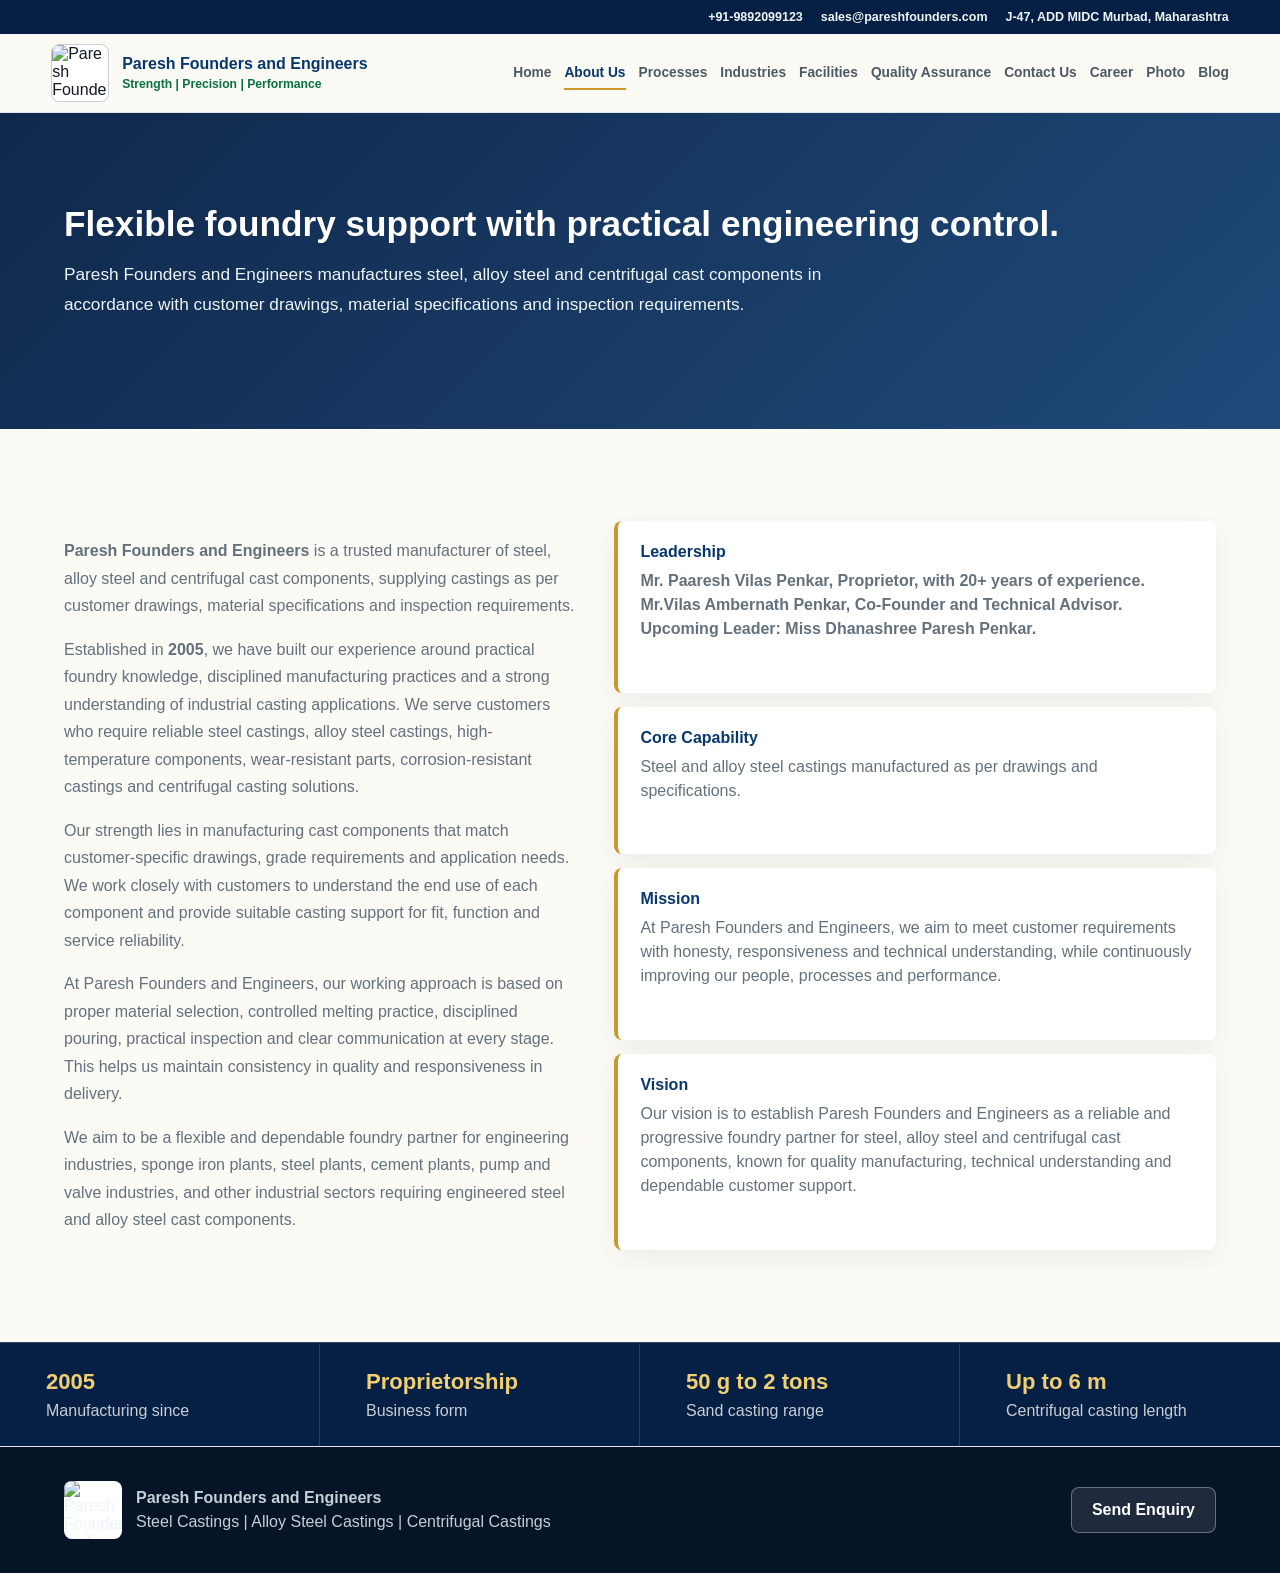
==== about.html @ 031bbe3c "Add files via upload" ====
<!doctype html>
<html lang="en">
  <head>
    <meta charset="utf-8">
    <meta name="viewport" content="width=device-width, initial-scale=1">
    <title>About Us | Paresh Founders and Engineers</title>
    <meta name="description" content="About Paresh Founders and Engineers, a steel, alloy steel and centrifugal castings manufacturer established in 2005.">
    <link rel="stylesheet" href="styles.css">
  </head>
  <body data-page="about">
    <header class="site-header">
      <div class="top-line"><a href="tel:+919892099123">+91-9892099123</a><a href="mailto:sales@pareshfounders.com">sales@pareshfounders.com</a><span>J-47, ADD MIDC Murbad, Maharashtra</span></div>
      <div class="nav-shell">
        <a class="brand" href="index.html"><img src="assets/pfe-logo.png" alt="Paresh Founders and Engineers logo"><span><strong>Paresh Founders and Engineers</strong><small>Strength | Precision | Performance</small></span></a>
        <button class="nav-toggle" type="button" aria-expanded="false" aria-controls="main-nav" aria-label="Open menu"><span></span><span></span><span></span></button>
        <nav id="main-nav" class="main-nav" aria-label="Main navigation"><a data-nav="home" href="index.html">Home</a><a data-nav="about" href="about.html">About Us</a><a data-nav="processes" href="processes.html">Processes</a><a data-nav="industries" href="industries.html">Industries</a><a data-nav="facilities" href="facilities.html">Facilities</a><a data-nav="quality" href="quality.html">Quality Assurance</a><a data-nav="contact" href="contact.html">Contact Us</a><a data-nav="career" href="career.html">Career</a><a data-nav="photos" href="photos.html">Photo</a><a data-nav="blog" href="blog.html">Blog</a></nav>
      </div>
    </header>
    <main>
      <section class="page-hero">
        <h1 class="single-line-title">Flexible foundry support with practical engineering control.</h1>
        <p>Paresh Founders and Engineers manufactures steel, alloy steel and centrifugal cast components in accordance with customer drawings, material specifications and inspection requirements.</p>
      </section>
      <section class="section about-section">
        <div class="about-grid">
          <div class="story">
            <p><strong>Paresh Founders and Engineers</strong> is a trusted manufacturer of steel, alloy steel and centrifugal cast components, supplying castings as per customer drawings, material specifications and inspection requirements.</p>
            <p>Established in <strong>2005</strong>, we have built our experience around practical foundry knowledge, disciplined manufacturing practices and a strong understanding of industrial casting applications. We serve customers who require reliable steel castings, alloy steel castings, high-temperature components, wear-resistant parts, corrosion-resistant castings and centrifugal casting solutions.</p>
            <p>Our strength lies in manufacturing cast components that match customer-specific drawings, grade requirements and application needs. We work closely with customers to understand the end use of each component and provide suitable casting support for fit, function and service reliability.</p>
            <p>At Paresh Founders and Engineers, our working approach is based on proper material selection, controlled melting practice, disciplined pouring, practical inspection and clear communication at every stage. This helps us maintain consistency in quality and responsiveness in delivery.</p>
            <p>We aim to be a flexible and dependable foundry partner for engineering industries, sponge iron plants, steel plants, cement plants, pump and valve industries, and other industrial sectors requiring engineered steel and alloy steel cast components.</p>
          </div>
          <div class="commitments">
            <article><b>Leadership</b><span><strong>Mr. Paaresh Vilas Penkar, Proprietor, with 20+ years of experience.</strong><br><strong>Mr.Vilas Ambernath Penkar, Co-Founder and Technical Advisor.</strong><br><strong>Upcoming Leader: Miss Dhanashree Paresh Penkar.</strong></span></article>
            <article><b>Core Capability</b><span>Steel and alloy steel castings manufactured as per drawings and specifications.</span></article>
            <article><b>Mission</b><span>At Paresh Founders and Engineers, we aim to meet customer requirements with honesty, responsiveness and technical understanding, while continuously improving our people, processes and performance.</span></article>
            <article><b>Vision</b><span>Our vision is to establish Paresh Founders and Engineers as a reliable and progressive foundry partner for steel, alloy steel and centrifugal cast components, known for quality manufacturing, technical understanding and dependable customer support.</span></article>
          </div>
        </div>
      </section>
      <section class="metric-band"><article><span>2005</span><p>Manufacturing since</p></article><article><span>Proprietorship</span><p>Business form</p></article><article><span>50 g to 2 tons</span><p>Sand casting range</p></article><article><span>Up to 6 m</span><p>Centrifugal casting length</p></article></section>
    </main>
    <footer class="footer"><div><img src="assets/pfe-logo.png" alt="Paresh Founders and Engineers logo"><p><b>Paresh Founders and Engineers</b><br>Steel Castings | Alloy Steel Castings | Centrifugal Castings</p></div><a class="btn secondary" href="contact.html">Send Enquiry</a></footer>
    <script src="script.js"></script>
  </body>
</html>
---- styles.css ----
:root {
  --royal: #07376d;
  --royal-2: #061f44;
  --gold: #c99a28;
  --gold-light: #f0cf73;
  --steel: #4d5965;
  --steel-dark: #1d2833;
  --silver: #c7ced5;
  --silver-2: #e8edf1;
  --pearl: #fbfaf5;
  --green: #08713e;
  --ink: #111923;
  --muted: #64717d;
  --line: #dfe5ea;
  --white: #ffffff;
  --shadow: 0 20px 60px rgba(6, 31, 68, 0.16);
}

* { box-sizing: border-box; }
html { scroll-behavior: smooth; }
body {
  margin: 0;
  color: var(--ink);
  background: var(--pearl);
  font-family: Arial, Helvetica, sans-serif;
}
a { color: inherit; text-decoration: none; }
button, input, select, textarea { font: inherit; }
button { cursor: pointer; }
img { display: block; max-width: 100%; }
h1, h2, h3, p, span, strong, a, li { overflow-wrap: anywhere; }

.site-header {
  position: sticky;
  top: 0;
  z-index: 50;
  background: rgba(251, 250, 245, 0.97);
  border-bottom: 1px solid var(--line);
  backdrop-filter: blur(16px);
}
.top-line {
  display: flex;
  align-items: center;
  justify-content: flex-end;
  gap: 18px;
  min-height: 34px;
  padding: 0 clamp(16px, 4vw, 70px);
  color: #eef5f7;
  background: var(--royal-2);
  font-size: 0.78rem;
  font-weight: 700;
}
.top-line a:hover { color: var(--gold-light); }
.nav-shell {
  display: flex;
  align-items: center;
  justify-content: space-between;
  gap: 18px;
  min-height: 78px;
  padding: 10px clamp(16px, 4vw, 70px);
}
.brand {
  display: inline-flex;
  align-items: center;
  gap: 13px;
  min-width: 300px;
}
.brand img {
  flex: 0 0 58px;
  width: 58px;
  height: 58px;
  object-fit: contain;
  border: 1px solid var(--silver);
  border-radius: 8px;
  background: var(--white);
}
.brand strong {
  display: block;
  color: var(--royal);
  line-height: 1.08;
}
.brand small {
  display: block;
  margin-top: 4px;
  color: var(--green);
  font-size: 0.76rem;
  font-weight: 900;
}
.main-nav {
  display: flex;
  align-items: center;
  justify-content: flex-end;
  gap: 13px;
  color: var(--steel);
  font-size: 0.86rem;
  font-weight: 900;
}
.main-nav a {
  padding: 8px 0;
  border-bottom: 2px solid transparent;
}
.main-nav a:hover {
  color: var(--royal);
  border-bottom-color: var(--gold);
}
.main-nav a.active {
  color: var(--royal);
  border-bottom-color: var(--gold);
}
.nav-toggle {
  display: none;
  width: 44px;
  height: 44px;
  border: 1px solid var(--line);
  border-radius: 8px;
  background: var(--white);
}
.nav-toggle span {
  display: block;
  height: 2px;
  margin: 5px 10px;
  background: var(--royal);
}

.hero {
  position: relative;
  min-height: calc(100vh - 112px);
  overflow: hidden;
  color: var(--white);
}
.hero-bg,
.hero-shade {
  position: absolute;
  inset: 0;
}
.hero-bg {
  width: 100%;
  height: 100%;
  object-fit: cover;
}
.hero-shade {
  background:
    linear-gradient(90deg, rgba(6, 31, 68, 0.96) 0%, rgba(7, 55, 109, 0.78) 48%, rgba(8, 113, 62, 0.2) 100%),
    linear-gradient(0deg, rgba(6, 31, 68, 0.72), rgba(6, 31, 68, 0.05));
}
.hero-inner {
  position: relative;
  z-index: 1;
  display: grid;
  grid-template-columns: minmax(0, 1fr) 420px;
  align-items: center;
  gap: clamp(28px, 5vw, 68px);
  min-height: calc(100vh - 112px);
  padding: 72px clamp(18px, 5vw, 78px);
}
.hero-copy {
  max-width: 850px;
}
.eyebrow {
  margin: 0 0 12px;
  color: var(--gold-light);
  font-size: 0.76rem;
  font-weight: 900;
  letter-spacing: 0.12em;
  text-transform: uppercase;
}
h1 {
  margin: 0;
  max-width: 12ch;
  font-size: clamp(3rem, 6.6vw, 6.4rem);
  line-height: 0.94;
  letter-spacing: 0;
}
h2 {
  margin: 0;
  max-width: 980px;
  color: var(--royal-2);
  font-size: clamp(2rem, 4vw, 4rem);
  line-height: 1;
  letter-spacing: 0;
}
h3 {
  margin: 0 0 10px;
  color: var(--royal);
  font-size: 1.16rem;
}
.hero-copy p:not(.eyebrow) {
  max-width: 64ch;
  color: #eef5f7;
  font-size: 1.08rem;
  line-height: 1.72;
}
.hero-actions,
.blog-filter {
  display: flex;
  flex-wrap: wrap;
  gap: 12px;
  margin-top: 28px;
}
.btn,
.filter,
.process-tab,
.accordion-button,
.small-action {
  min-height: 46px;
  border: 1px solid transparent;
  border-radius: 8px;
  font-weight: 900;
}
.btn {
  display: inline-flex;
  align-items: center;
  justify-content: center;
  padding: 0 20px;
}
.primary {
  color: var(--white);
  background: var(--green);
  box-shadow: 0 12px 26px rgba(8, 113, 62, 0.24);
}
.primary:hover { background: #0a8349; }
.secondary {
  color: var(--white);
  border-color: rgba(251, 250, 245, 0.34);
  background: rgba(251, 250, 245, 0.1);
}
.hero-panel {
  border: 1px solid rgba(251, 250, 245, 0.22);
  border-radius: 8px;
  padding: 22px;
  background: rgba(251, 250, 245, 0.94);
  box-shadow: var(--shadow);
}
.hero-panel img {
  width: 100%;
  max-height: 210px;
  object-fit: contain;
  border-radius: 8px;
  background: var(--white);
}
.hero-panel dl {
  display: grid;
  gap: 10px;
  margin: 18px 0 0;
}
.hero-panel div {
  padding: 13px 0;
  border-top: 1px solid var(--line);
}
.hero-panel dt {
  color: var(--gold);
  font-size: 0.76rem;
  font-weight: 900;
  text-transform: uppercase;
}
.hero-panel dd {
  margin: 4px 0 0;
  color: var(--royal-2);
  font-weight: 900;
}

.metric-band {
  display: grid;
  grid-template-columns: repeat(4, minmax(0, 1fr));
  border-top: 1px solid rgba(251, 250, 245, 0.18);
  border-bottom: 1px solid var(--line);
  background: var(--royal-2);
}
.metric-band article {
  padding: 26px clamp(18px, 4vw, 46px);
  border-right: 1px solid rgba(251, 250, 245, 0.14);
}
.metric-band article:last-child { border-right: 0; }
.metric-band span {
  display: block;
  color: var(--gold-light);
  font-size: 1.38rem;
  font-weight: 900;
}
.metric-band p {
  margin: 7px 0 0;
  color: var(--silver);
}

.section {
  padding: 92px clamp(18px, 5vw, 78px);
}
.page-hero {
  position: relative;
  padding: 92px clamp(18px, 5vw, 78px);
  color: var(--white);
  background:
    linear-gradient(135deg, rgba(6, 31, 68, 0.96), rgba(7, 55, 109, 0.9)),
    url("assets/foundry-hero.png") center/cover;
}
.page-hero h1 {
  max-width: 12ch;
}
.page-hero h1.single-line-title {
  max-width: none;
  white-space: nowrap;
  font-size: clamp(2rem, 2.75vw, 2.45rem);
  line-height: 1.08;
}
.page-hero p:not(.eyebrow) {
  max-width: 760px;
  color: #edf4f7;
  font-size: 1.08rem;
  line-height: 1.72;
}
.page-hero .eyebrow {
  color: var(--gold-light);
}
.page-contact {
  padding: 92px clamp(18px, 5vw, 78px);
}
.page-contact h1 {
  max-width: 12ch;
  margin: 0;
  font-size: clamp(2.8rem, 5.8vw, 5.6rem);
  line-height: 0.96;
}
.section-head {
  margin-bottom: 34px;
}
.section-head.row {
  display: flex;
  align-items: end;
  justify-content: space-between;
  gap: 24px;
}
.section-head .eyebrow,
.about-section .eyebrow,
.products-section .eyebrow,
.facilities-section .eyebrow,
.quality-section .eyebrow,
.career-section .eyebrow,
.blog-section .eyebrow {
  color: var(--gold);
}

.about-grid,
.process-layout,
.facility-board,
.contact-section {
  display: grid;
  grid-template-columns: 0.92fr 1.08fr;
  gap: 38px;
}
.story {
  max-width: 760px;
}
.story p,
.link-grid p,
.product-grid p,
.process-panel p,
.accordion-panel p,
.quality-grid p,
.career-grid p,
.blog-grid p,
.address-lines p {
  color: var(--muted);
  line-height: 1.72;
}
.commitments {
  display: grid;
  gap: 14px;
}
.commitments article {
  min-height: 104px;
  padding: 22px;
  border-left: 4px solid var(--gold);
  border-radius: 8px;
  background: var(--white);
  box-shadow: 0 8px 28px rgba(17, 25, 35, 0.06);
}
.commitments b {
  display: block;
  color: var(--royal);
}
.commitments span {
  display: block;
  margin-top: 8px;
  color: var(--muted);
  line-height: 1.5;
}
.link-grid {
  display: grid;
  grid-template-columns: repeat(4, minmax(0, 1fr));
  gap: 18px;
}
.link-grid a {
  min-height: 220px;
  padding: 24px;
  border: 1px solid var(--line);
  border-radius: 8px;
  background: var(--white);
  box-shadow: 0 8px 28px rgba(17, 25, 35, 0.06);
}
.link-grid a:hover {
  border-color: rgba(201, 154, 40, 0.72);
  box-shadow: var(--shadow);
}
.link-grid span {
  display: inline-block;
  margin-bottom: 18px;
  color: var(--green);
  font-size: 0.78rem;
  font-weight: 900;
  text-transform: uppercase;
}
.link-grid b {
  display: block;
  color: var(--royal);
  font-size: 1.14rem;
}

.process-section {
  color: var(--white);
  background: linear-gradient(135deg, var(--royal-2), var(--steel-dark));
}
.process-section h2,
.process-section h3 { color: var(--white); }
.process-tabs {
  display: grid;
  gap: 10px;
  align-self: start;
}
.process-tab {
  width: 100%;
  padding: 0 18px;
  color: #edf4f7;
  border-color: rgba(251, 250, 245, 0.18);
  background: rgba(251, 250, 245, 0.08);
  text-align: left;
}
.process-tab.active {
  color: var(--royal-2);
  background: var(--gold-light);
}
.process-panels {
  min-height: 310px;
  border: 1px solid rgba(251, 250, 245, 0.16);
  border-radius: 8px;
  background: rgba(251, 250, 245, 0.07);
}
.process-panel {
  display: none;
  padding: clamp(24px, 4vw, 42px);
}
.process-panel.active { display: block; }
.process-panel p { color: #dfe8ed; }

.search,
input,
select,
textarea {
  width: 100%;
  border: 1px solid var(--line);
  border-radius: 8px;
  padding: 13px 14px;
  color: var(--ink);
  background: var(--white);
}
.search {
  max-width: 360px;
  border-color: var(--silver);
}
.product-grid,
.quality-grid,
.career-grid,
.blog-grid,
.photo-grid {
  display: grid;
  grid-template-columns: repeat(3, minmax(0, 1fr));
  gap: 18px;
}
.product-grid article,
.quality-grid article,
.career-grid article,
.blog-grid article,
.photo-grid article {
  min-height: 230px;
  padding: 24px;
  border: 1px solid var(--line);
  border-radius: 8px;
  background: var(--white);
  box-shadow: 0 8px 28px rgba(17, 25, 35, 0.06);
}
.product-grid article:hover,
.quality-grid article:hover,
.career-grid article:hover,
.blog-grid article:hover,
.photo-grid article:hover {
  border-color: rgba(201, 154, 40, 0.72);
  box-shadow: var(--shadow);
}
.product-grid article.hide,
.blog-grid article.hide { display: none; }
.product-grid span,
.blog-grid span,
.quality-grid span {
  display: inline-block;
  margin-bottom: 18px;
  color: var(--green);
  font-size: 0.78rem;
  font-weight: 900;
  text-transform: uppercase;
}
.photo-grid img {
  width: 100%;
  height: 260px;
  object-fit: contain;
  border: 1px solid var(--line);
  border-radius: 8px;
  background: var(--white);
}
.photo-grid h3 {
  margin-top: 18px;
}
.photo-grid p {
  color: var(--muted);
  line-height: 1.72;
}

.facilities-section {
  background: var(--silver-2);
}
.facility-map {
  display: grid;
  grid-template-columns: repeat(2, minmax(0, 1fr));
  gap: 14px;
}
.facility-map div {
  min-height: 150px;
  padding: 22px;
  border-radius: 8px;
  color: var(--white);
  background: linear-gradient(135deg, var(--royal), var(--steel-dark));
}
.facility-map b {
  display: block;
  color: var(--gold-light);
  font-size: 2.1rem;
  line-height: 1;
}
.facility-map span {
  display: block;
  margin-top: 12px;
  color: #edf4f7;
  line-height: 1.5;
}
.accordion {
  width: 100%;
}
.accordion-button {
  width: 100%;
  margin-top: 10px;
  padding: 0 18px;
  color: var(--royal-2);
  border-color: var(--line);
  background: var(--white);
  text-align: left;
}
.accordion-button.active {
  border-color: var(--gold);
  background: #fff8e6;
}
.accordion-panel {
  display: none;
  padding: 2px 18px 16px;
}
.accordion-panel.open { display: block; }

.quality-section {
  background: var(--white);
}
.quality-grid {
  grid-template-columns: repeat(4, minmax(0, 1fr));
}
.quality-grid article {
  min-height: 250px;
}

.contact-section {
  color: var(--white);
  background: linear-gradient(135deg, var(--royal), var(--royal-2));
}
.contact-section h2 {
  color: var(--white);
}
.address-lines {
  margin-top: 26px;
}
.address-lines p {
  color: #e7eef2;
}
.address-lines b {
  display: block;
  color: var(--gold-light);
}
.address-lines a {
  color: var(--white);
  font-weight: 900;
}
.enquiry-form {
  display: grid;
  gap: 14px;
  padding: 24px;
  border-radius: 8px;
  background: var(--pearl);
}
label {
  display: grid;
  gap: 8px;
  color: var(--steel);
  font-weight: 900;
}
textarea { resize: vertical; }
.form-message {
  min-height: 24px;
  margin: 0;
  color: var(--green);
  font-weight: 900;
}

.career-section {
  background: #f6f2e7;
}
.small-action,
.filter {
  padding: 0 15px;
  color: var(--royal-2);
  border-color: var(--line);
  background: var(--white);
}
.small-action:hover,
.filter.active {
  color: var(--white);
  background: var(--green);
}

.footer {
  display: flex;
  align-items: center;
  justify-content: space-between;
  gap: 18px;
  padding: 34px clamp(18px, 5vw, 78px);
  color: #edf4f7;
  background: #061427;
}
.footer div {
  display: flex;
  align-items: center;
  gap: 14px;
}
.footer img {
  width: 58px;
  height: 58px;
  object-fit: contain;
  border-radius: 8px;
  background: var(--white);
}
.footer p {
  margin: 0;
  color: var(--silver);
  line-height: 1.5;
}

@media (max-width: 1180px) {
  .brand { min-width: 260px; }
  .main-nav { gap: 9px; font-size: 0.8rem; }
  .hero-inner { grid-template-columns: minmax(0, 1fr) 360px; }
  .quality-grid { grid-template-columns: repeat(2, minmax(0, 1fr)); }
}

@media (max-width: 960px) {
  .top-line {
    justify-content: flex-start;
    overflow-x: auto;
    white-space: nowrap;
  }
  .nav-toggle { display: block; }
  .main-nav {
    position: absolute;
    top: 112px;
    right: 18px;
    left: 18px;
    display: none;
    flex-direction: column;
    align-items: stretch;
    padding: 16px;
    border: 1px solid var(--line);
    border-radius: 8px;
    background: var(--white);
    box-shadow: var(--shadow);
  }
  .main-nav.open { display: flex; }
  .main-nav a { padding: 10px 4px; }
  .hero-inner {
    grid-template-columns: 1fr;
    align-items: start;
    padding-top: 72px;
    padding-bottom: 72px;
  }
  .hero-panel { max-width: 520px; }
  .metric-band,
  .about-grid,
  .process-layout,
  .facility-board,
  .contact-section,
  .product-grid,
  .link-grid,
  .career-grid,
  .blog-grid,
  .photo-grid {
    grid-template-columns: 1fr;
  }
  .metric-band article {
    border-right: 0;
    border-bottom: 1px solid rgba(251, 250, 245, 0.14);
  }
  .section-head.row { display: block; }
  .search {
    max-width: none;
    margin-top: 18px;
  }
}

@media (max-width: 620px) {
  .top-line { display: none; }
  .nav-shell { min-height: 74px; }
  .main-nav { top: 74px; }
  .brand {
    min-width: 0;
    gap: 10px;
  }
  .brand img {
    width: 52px;
    height: 52px;
    flex-basis: 52px;
  }
  .brand strong {
    max-width: 185px;
    font-size: 0.93rem;
  }
  .brand small { display: none; }
  .hero { min-height: auto; }
  .hero-inner {
    min-height: auto;
    padding-top: 56px;
  }
  h1 { font-size: 2.75rem; }
  .page-hero h1.single-line-title {
    white-space: normal;
    font-size: 2.2rem;
  }
  h2 { font-size: 2rem; }
  .section {
    padding-top: 68px;
    padding-bottom: 68px;
  }
  .facility-map,
  .quality-grid {
    grid-template-columns: 1fr;
  }
  .footer,
  .footer div {
    align-items: flex-start;
    flex-direction: column;
  }
}

@media (max-width: 380px) {
  .brand span { display: none; }
  .brand img {
    width: 54px;
    height: 54px;
  }
  h1 { font-size: 2.35rem; }
  .hero-copy p:not(.eyebrow) { font-size: 1rem; }
}
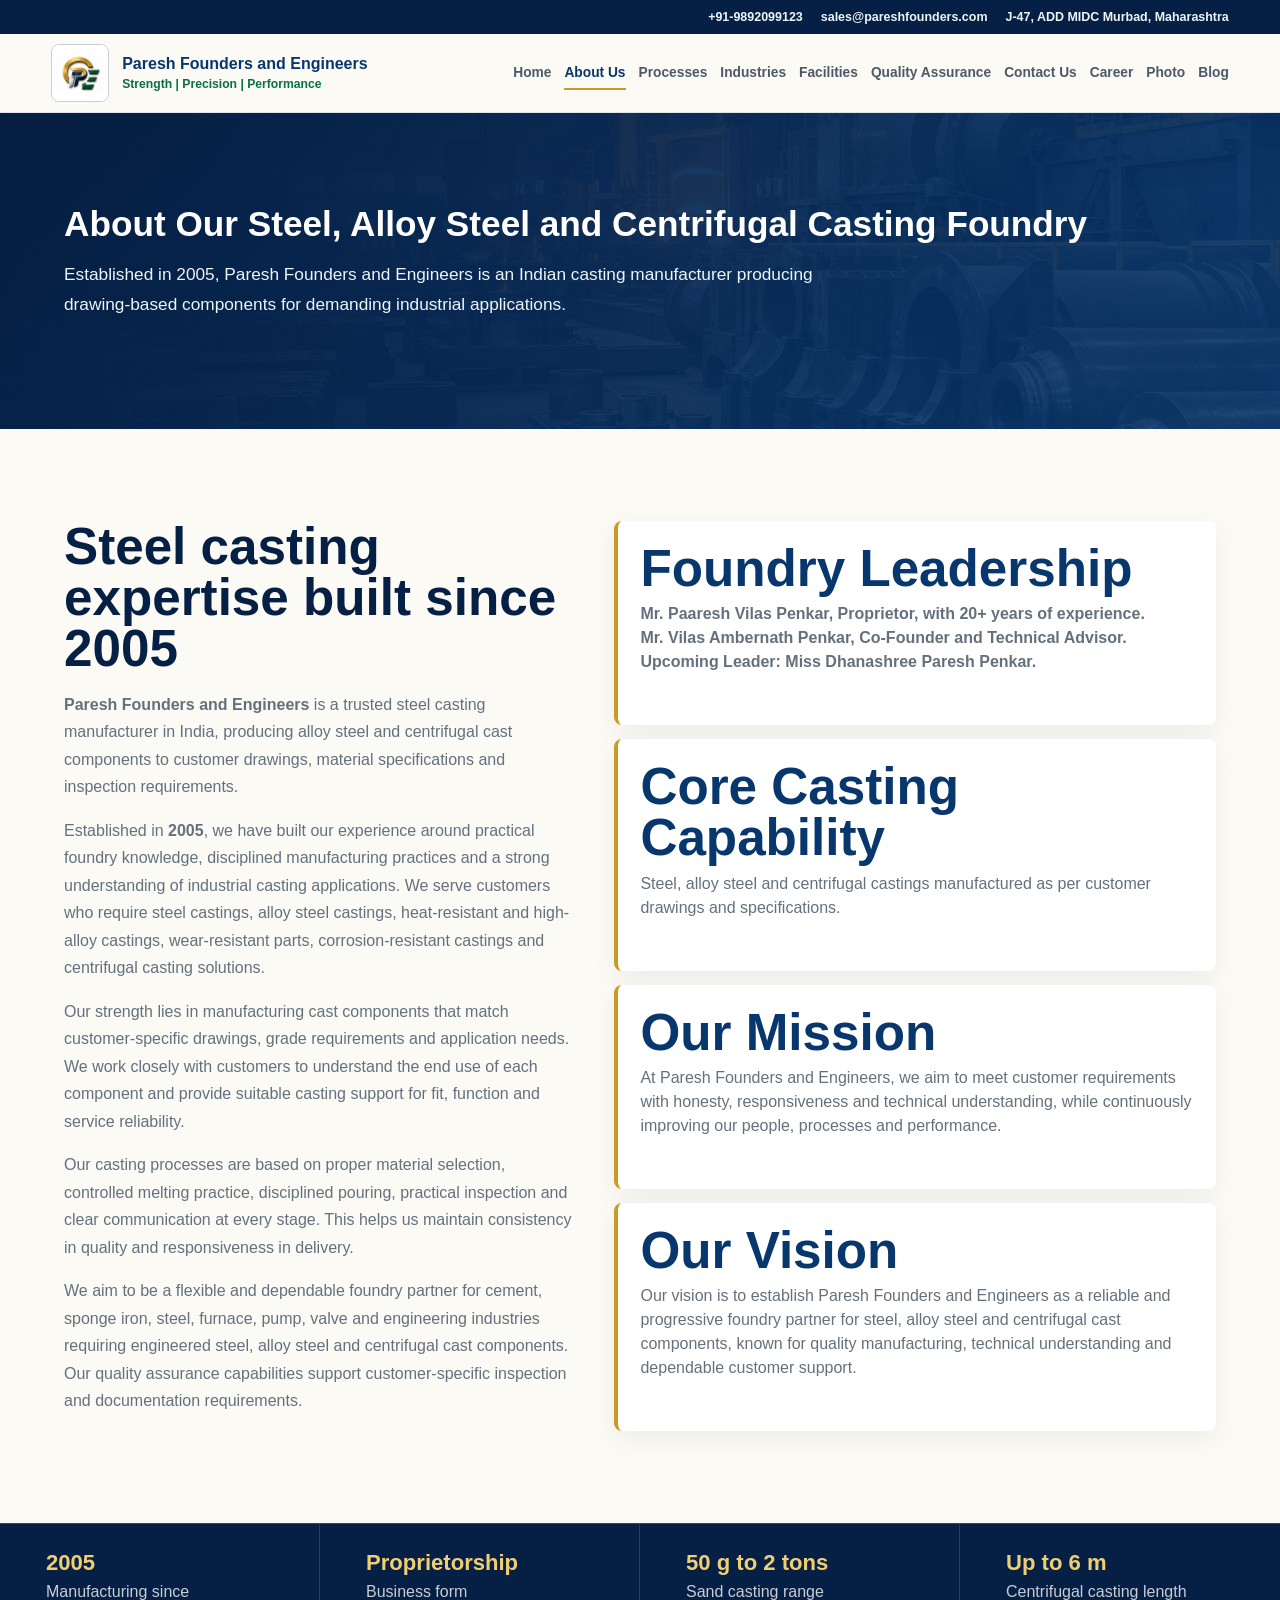
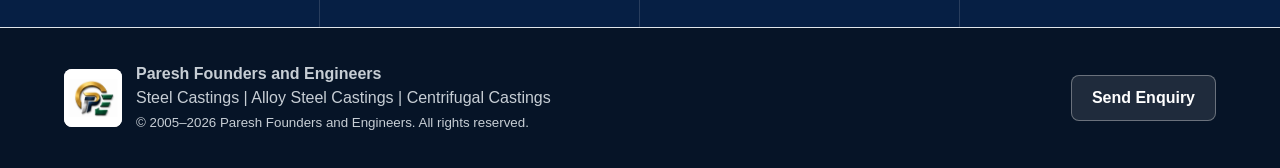
==== commit 7efaba86: "Improve About Us page SEO and content" ====
--- a/about.html
+++ b/about.html
@@ -1,46 +1,80 @@
-<!doctype html>
-<html lang="en">
-  <head>
-    <meta charset="utf-8">
-    <meta name="viewport" content="width=device-width, initial-scale=1">
-    <title>About Us | Paresh Founders and Engineers</title>
-    <meta name="description" content="About Paresh Founders and Engineers, a steel, alloy steel and centrifugal castings manufacturer established in 2005.">
-    <link rel="stylesheet" href="styles.css">
-  </head>
-  <body data-page="about">
-    <header class="site-header">
-      <div class="top-line"><a href="tel:+919892099123">+91-9892099123</a><a href="mailto:sales@pareshfounders.com">sales@pareshfounders.com</a><span>J-47, ADD MIDC Murbad, Maharashtra</span></div>
-      <div class="nav-shell">
-        <a class="brand" href="index.html"><img src="assets/pfe-logo.png" alt="Paresh Founders and Engineers logo"><span><strong>Paresh Founders and Engineers</strong><small>Strength | Precision | Performance</small></span></a>
-        <button class="nav-toggle" type="button" aria-expanded="false" aria-controls="main-nav" aria-label="Open menu"><span></span><span></span><span></span></button>
-        <nav id="main-nav" class="main-nav" aria-label="Main navigation"><a data-nav="home" href="index.html">Home</a><a data-nav="about" href="about.html">About Us</a><a data-nav="processes" href="processes.html">Processes</a><a data-nav="industries" href="industries.html">Industries</a><a data-nav="facilities" href="facilities.html">Facilities</a><a data-nav="quality" href="quality.html">Quality Assurance</a><a data-nav="contact" href="contact.html">Contact Us</a><a data-nav="career" href="career.html">Career</a><a data-nav="photos" href="photos.html">Photo</a><a data-nav="blog" href="blog.html">Blog</a></nav>
-      </div>
-    </header>
-    <main>
-      <section class="page-hero">
-        <h1 class="single-line-title">Flexible foundry support with practical engineering control.</h1>
-        <p>Paresh Founders and Engineers manufactures steel, alloy steel and centrifugal cast components in accordance with customer drawings, material specifications and inspection requirements.</p>
-      </section>
-      <section class="section about-section">
-        <div class="about-grid">
-          <div class="story">
-            <p><strong>Paresh Founders and Engineers</strong> is a trusted manufacturer of steel, alloy steel and centrifugal cast components, supplying castings as per customer drawings, material specifications and inspection requirements.</p>
-            <p>Established in <strong>2005</strong>, we have built our experience around practical foundry knowledge, disciplined manufacturing practices and a strong understanding of industrial casting applications. We serve customers who require reliable steel castings, alloy steel castings, high-temperature components, wear-resistant parts, corrosion-resistant castings and centrifugal casting solutions.</p>
-            <p>Our strength lies in manufacturing cast components that match customer-specific drawings, grade requirements and application needs. We work closely with customers to understand the end use of each component and provide suitable casting support for fit, function and service reliability.</p>
-            <p>At Paresh Founders and Engineers, our working approach is based on proper material selection, controlled melting practice, disciplined pouring, practical inspection and clear communication at every stage. This helps us maintain consistency in quality and responsiveness in delivery.</p>
-            <p>We aim to be a flexible and dependable foundry partner for engineering industries, sponge iron plants, steel plants, cement plants, pump and valve industries, and other industrial sectors requiring engineered steel and alloy steel cast components.</p>
-          </div>
-          <div class="commitments">
-            <article><b>Leadership</b><span><strong>Mr. Paaresh Vilas Penkar, Proprietor, with 20+ years of experience.</strong><br><strong>Mr.Vilas Ambernath Penkar, Co-Founder and Technical Advisor.</strong><br><strong>Upcoming Leader: Miss Dhanashree Paresh Penkar.</strong></span></article>
-            <article><b>Core Capability</b><span>Steel and alloy steel castings manufactured as per drawings and specifications.</span></article>
-            <article><b>Mission</b><span>At Paresh Founders and Engineers, we aim to meet customer requirements with honesty, responsiveness and technical understanding, while continuously improving our people, processes and performance.</span></article>
-            <article><b>Vision</b><span>Our vision is to establish Paresh Founders and Engineers as a reliable and progressive foundry partner for steel, alloy steel and centrifugal cast components, known for quality manufacturing, technical understanding and dependable customer support.</span></article>
-          </div>
-        </div>
-      </section>
-      <section class="metric-band"><article><span>2005</span><p>Manufacturing since</p></article><article><span>Proprietorship</span><p>Business form</p></article><article><span>50 g to 2 tons</span><p>Sand casting range</p></article><article><span>Up to 6 m</span><p>Centrifugal casting length</p></article></section>
-    </main>
-    <footer class="footer"><div><img src="assets/pfe-logo.png" alt="Paresh Founders and Engineers logo"><p><b>Paresh Founders and Engineers</b><br>Steel Castings | Alloy Steel Castings | Centrifugal Castings</p></div><a class="btn secondary" href="contact.html">Send Enquiry</a></footer>
-    <script src="script.js"></script>
-  </body>
-</html>
+<!doctype html>
+<html lang="en">
+  <head>
+    <meta charset="utf-8">
+    <meta name="viewport" content="width=device-width, initial-scale=1">
+    <title>About Our Steel Foundry in India | Paresh Founders and Engineers</title>
+    <meta name="description" content="Learn about Paresh Founders and Engineers, an Indian manufacturer of steel, alloy steel, centrifugal, heat-resistant and high-alloy castings since 2005.">
+    <meta name="robots" content="index, follow, max-image-preview:large">
+    <link rel="canonical" href="https://pareshfounders.com/about.html">
+    <meta property="og:type" content="website">
+    <meta property="og:site_name" content="Paresh Founders and Engineers">
+    <meta property="og:title" content="About Our Steel Foundry in India | Paresh Founders and Engineers">
+    <meta property="og:description" content="Our foundry experience, leadership and capabilities in steel, alloy steel and centrifugal castings since 2005.">
+    <meta property="og:url" content="https://pareshfounders.com/about.html">
+    <meta property="og:image" content="https://pareshfounders.com/assets/foundry-hero.png">
+    <meta property="og:image:alt" content="Steel casting foundry of Paresh Founders and Engineers in Murbad, India">
+    <meta name="twitter:card" content="summary_large_image">
+    <script type="application/ld+json">
+      {
+        "@context": "https://schema.org",
+        "@graph": [
+          {
+            "@type": "AboutPage",
+            "@id": "https://pareshfounders.com/about.html#webpage",
+            "url": "https://pareshfounders.com/about.html",
+            "name": "About Paresh Founders and Engineers",
+            "description": "Company profile, foundry experience, leadership and manufacturing capabilities of Paresh Founders and Engineers.",
+            "about": { "@id": "https://pareshfounders.com/#organization" }
+          },
+          {
+            "@type": "BreadcrumbList",
+            "itemListElement": [
+              { "@type": "ListItem", "position": 1, "name": "Home", "item": "https://pareshfounders.com/" },
+              { "@type": "ListItem", "position": 2, "name": "About Us", "item": "https://pareshfounders.com/about.html" }
+            ]
+          }
+        ]
+      }
+    </script>
+    <link rel="stylesheet" href="styles.css">
+  </head>
+  <body data-page="about">
+    <header class="site-header">
+      <div class="top-line"><a href="tel:+919892099123">+91-9892099123</a><a href="mailto:sales@pareshfounders.com">sales@pareshfounders.com</a><span>J-47, ADD MIDC Murbad, Maharashtra</span></div>
+      <div class="nav-shell">
+        <a class="brand" href="index.html"><img src="assets/pfe-logo.png" alt="Paresh Founders and Engineers logo"><span><strong>Paresh Founders and Engineers</strong><small>Strength | Precision | Performance</small></span></a>
+        <button class="nav-toggle" type="button" aria-expanded="false" aria-controls="main-nav" aria-label="Open menu"><span></span><span></span><span></span></button>
+        <nav id="main-nav" class="main-nav" aria-label="Main navigation"><a data-nav="home" href="index.html">Home</a><a data-nav="about" href="about.html">About Us</a><a data-nav="processes" href="processes.html">Processes</a><a data-nav="industries" href="industries.html">Industries</a><a data-nav="facilities" href="facilities.html">Facilities</a><a data-nav="quality" href="quality.html">Quality Assurance</a><a data-nav="contact" href="contact.html">Contact Us</a><a data-nav="career" href="career.html">Career</a><a data-nav="photos" href="photos.html">Photo</a><a data-nav="blog" href="blog.html">Blog</a></nav>
+      </div>
+    </header>
+    <main>
+      <section class="page-hero">
+        <h1 class="single-line-title">About Our Steel, Alloy Steel and Centrifugal Casting Foundry</h1>
+        <p>Established in 2005, Paresh Founders and Engineers is an Indian casting manufacturer producing drawing-based components for demanding industrial applications.</p>
+      </section>
+      <section class="section about-section">
+        <div class="about-grid">
+          <div class="story">
+            <h2 style="display: contents;"><strong>Steel casting expertise built since 2005</strong></h2>
+            <p><strong>Paresh Founders and Engineers</strong> is a trusted steel casting manufacturer in India, producing alloy steel and centrifugal cast components to customer drawings, material specifications and inspection requirements.</p>
+            <p>Established in <strong>2005</strong>, we have built our experience around practical foundry knowledge, disciplined manufacturing practices and a strong understanding of industrial casting applications. We serve customers who require steel castings, alloy steel castings, heat-resistant and high-alloy castings, wear-resistant parts, corrosion-resistant castings and centrifugal casting solutions.</p>
+            <p>Our strength lies in manufacturing cast components that match customer-specific drawings, grade requirements and application needs. We work closely with customers to understand the end use of each component and provide suitable casting support for fit, function and service reliability.</p>
+            <p>Our <a href="processes.html">casting processes</a> are based on proper material selection, controlled melting practice, disciplined pouring, practical inspection and clear communication at every stage. This helps us maintain consistency in quality and responsiveness in delivery.</p>
+            <p>We aim to be a flexible and dependable foundry partner for <a href="industries.html">cement, sponge iron, steel, furnace, pump, valve and engineering industries</a> requiring engineered steel, alloy steel and centrifugal cast components. Our <a href="quality.html">quality assurance capabilities</a> support customer-specific inspection and documentation requirements.</p>
+          </div>
+          <div class="commitments">
+            <article><h2 style="display: contents;"><b>Foundry Leadership</b></h2><span><strong>Mr. Paaresh Vilas Penkar, Proprietor, with 20+ years of experience.</strong><br><strong>Mr. Vilas Ambernath Penkar, Co-Founder and Technical Advisor.</strong><br><strong>Upcoming Leader: Miss Dhanashree Paresh Penkar.</strong></span></article>
+            <article><h2 style="display: contents;"><b>Core Casting Capability</b></h2><span>Steel, alloy steel and centrifugal castings manufactured as per customer drawings and specifications.</span></article>
+            <article><h2 style="display: contents;"><b>Our Mission</b></h2><span>At Paresh Founders and Engineers, we aim to meet customer requirements with honesty, responsiveness and technical understanding, while continuously improving our people, processes and performance.</span></article>
+            <article><h2 style="display: contents;"><b>Our Vision</b></h2><span>Our vision is to establish Paresh Founders and Engineers as a reliable and progressive foundry partner for steel, alloy steel and centrifugal cast components, known for quality manufacturing, technical understanding and dependable customer support.</span></article>
+          </div>
+        </div>
+      </section>
+      <section class="metric-band"><article><span>2005</span><p>Manufacturing since</p></article><article><span>Proprietorship</span><p>Business form</p></article><article><span>50 g to 2 tons</span><p>Sand casting range</p></article><article><span>Up to 6 m</span><p>Centrifugal casting length</p></article></section>
+    </main>
+    <footer class="footer"><div><img src="assets/pfe-logo.png" alt="Paresh Founders and Engineers steel foundry logo"><p><b>Paresh Founders and Engineers</b><br>Steel Castings | Alloy Steel Castings | Centrifugal Castings<br><small>&copy; 2005&ndash;2026 Paresh Founders and Engineers. All rights reserved.</small></p></div><a class="btn secondary" href="contact.html">Send Enquiry</a></footer>
+    <script src="script.js"></script>
+  </body>
+</html>
+
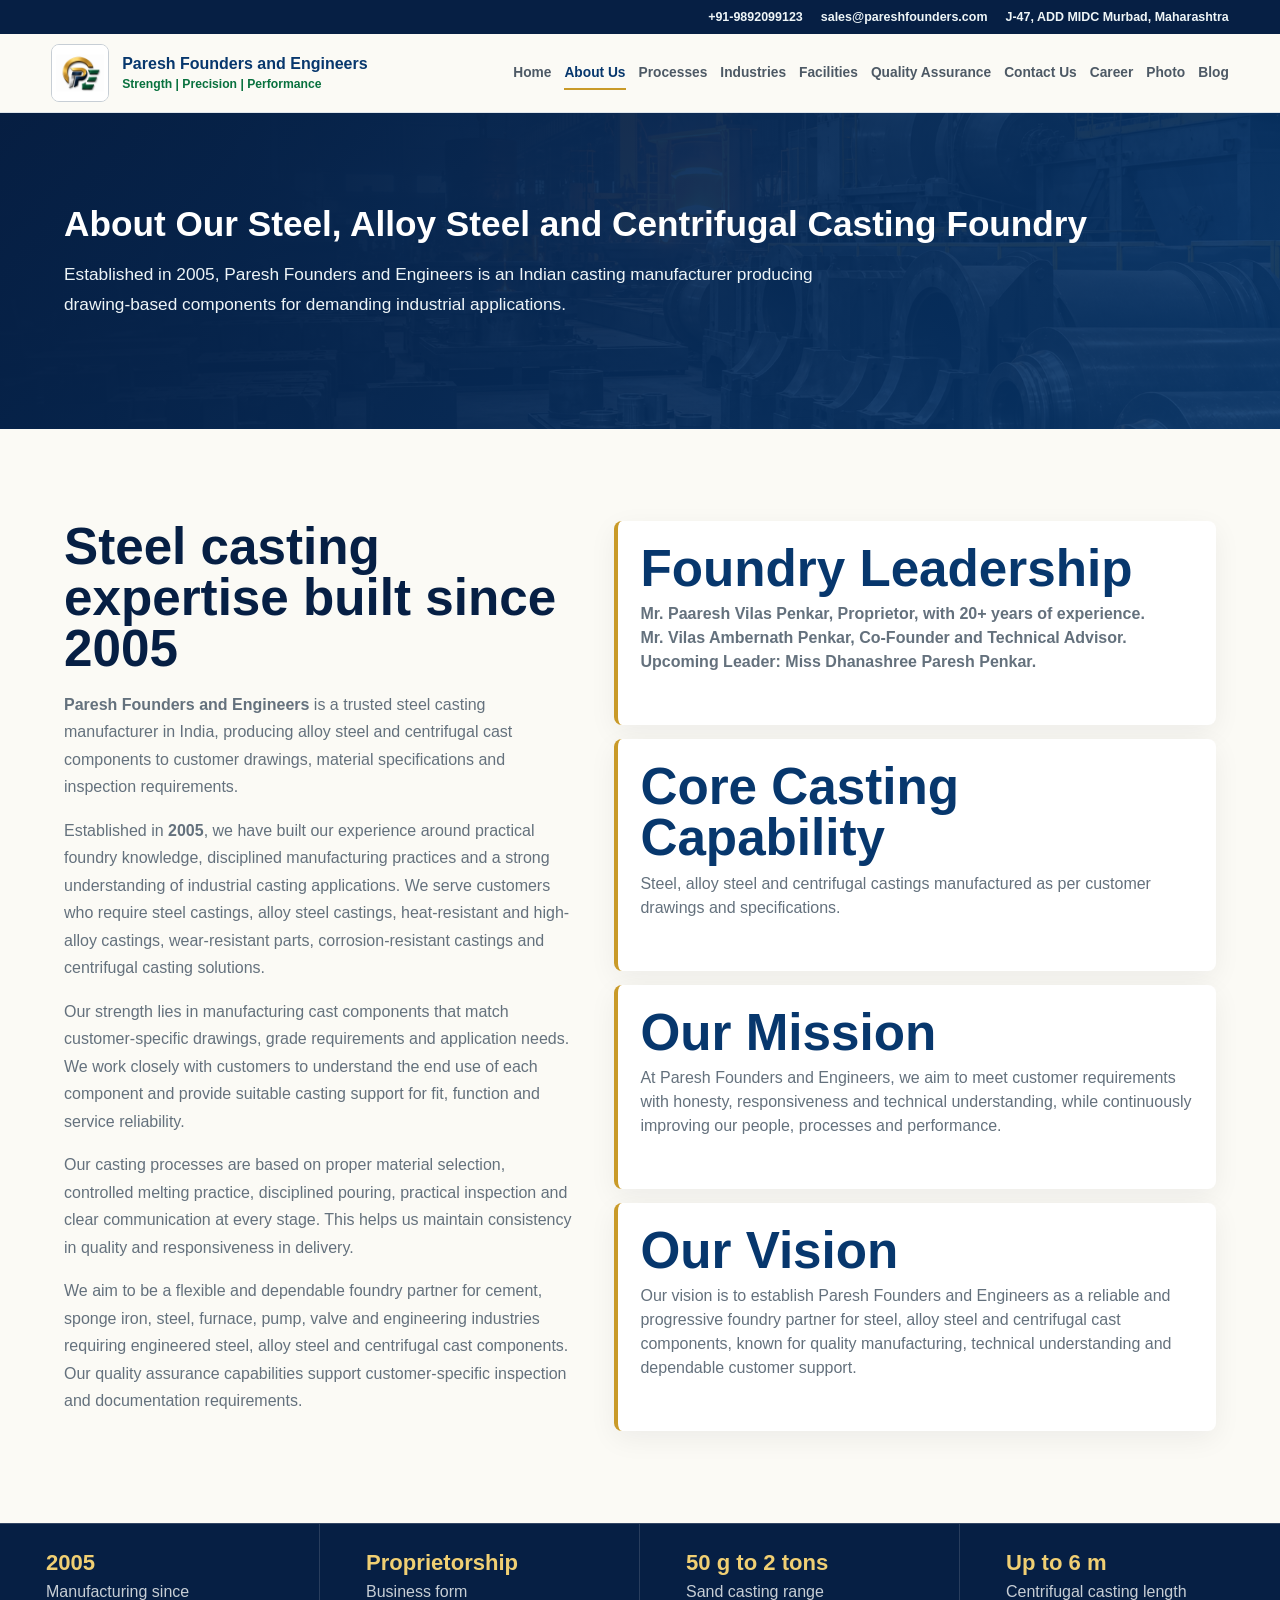
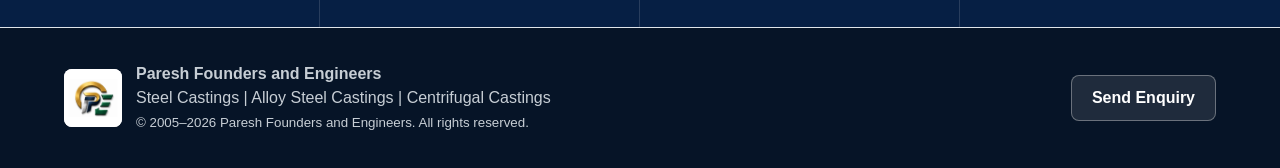
==== commit 9ac9c845: "Publish technical SEO and hosted form fixes" ====
--- a/about.html
+++ b/about.html
@@ -1,8 +1,10 @@
-<!doctype html>
-<html lang="en">
-  <head>
-    <meta charset="utf-8">
-    <meta name="viewport" content="width=device-width, initial-scale=1">
+<!doctype html>
+<html lang="en">
+  <head>
+    <meta charset="utf-8">
+    <meta name="viewport" content="width=device-width, initial-scale=1">
+    <link rel="icon" href="assets/favicon.ico" sizes="any">
+    <link rel="apple-touch-icon" href="assets/apple-touch-icon.png">
     <title>About Our Steel Foundry in India | Paresh Founders and Engineers</title>
     <meta name="description" content="Learn about Paresh Founders and Engineers, an Indian manufacturer of steel, alloy steel, centrifugal, heat-resistant and high-alloy castings since 2005.">
     <meta name="robots" content="index, follow, max-image-preview:large">
@@ -37,44 +39,43 @@
         ]
       }
     </script>
-    <link rel="stylesheet" href="styles.css">
-  </head>
-  <body data-page="about">
-    <header class="site-header">
-      <div class="top-line"><a href="tel:+919892099123">+91-9892099123</a><a href="mailto:sales@pareshfounders.com">sales@pareshfounders.com</a><span>J-47, ADD MIDC Murbad, Maharashtra</span></div>
-      <div class="nav-shell">
-        <a class="brand" href="index.html"><img src="assets/pfe-logo.png" alt="Paresh Founders and Engineers logo"><span><strong>Paresh Founders and Engineers</strong><small>Strength | Precision | Performance</small></span></a>
-        <button class="nav-toggle" type="button" aria-expanded="false" aria-controls="main-nav" aria-label="Open menu"><span></span><span></span><span></span></button>
-        <nav id="main-nav" class="main-nav" aria-label="Main navigation"><a data-nav="home" href="index.html">Home</a><a data-nav="about" href="about.html">About Us</a><a data-nav="processes" href="processes.html">Processes</a><a data-nav="industries" href="industries.html">Industries</a><a data-nav="facilities" href="facilities.html">Facilities</a><a data-nav="quality" href="quality.html">Quality Assurance</a><a data-nav="contact" href="contact.html">Contact Us</a><a data-nav="career" href="career.html">Career</a><a data-nav="photos" href="photos.html">Photo</a><a data-nav="blog" href="blog.html">Blog</a></nav>
-      </div>
-    </header>
-    <main>
-      <section class="page-hero">
-        <h1 class="single-line-title">About Our Steel, Alloy Steel and Centrifugal Casting Foundry</h1>
-        <p>Established in 2005, Paresh Founders and Engineers is an Indian casting manufacturer producing drawing-based components for demanding industrial applications.</p>
-      </section>
-      <section class="section about-section">
-        <div class="about-grid">
-          <div class="story">
+    <link rel="stylesheet" href="styles.css">
+  </head>
+  <body data-page="about">
+    <header class="site-header">
+      <div class="top-line"><a href="tel:+919892099123">+91-9892099123</a><a href="mailto:sales@pareshfounders.com">sales@pareshfounders.com</a><span>J-47, ADD MIDC Murbad, Maharashtra</span></div>
+      <div class="nav-shell">
+        <a class="brand" href="index.html"><img src="assets/pfe-logo.webp" width="512" height="512" alt="Paresh Founders and Engineers logo"><span><strong>Paresh Founders and Engineers</strong><small>Strength | Precision | Performance</small></span></a>
+        <button class="nav-toggle" type="button" aria-expanded="false" aria-controls="main-nav" aria-label="Open menu"><span></span><span></span><span></span></button>
+        <nav id="main-nav" class="main-nav" aria-label="Main navigation"><a data-nav="home" href="index.html">Home</a><a data-nav="about" href="about.html">About Us</a><a data-nav="processes" href="processes.html">Processes</a><a data-nav="industries" href="industries.html">Industries</a><a data-nav="facilities" href="facilities.html">Facilities</a><a data-nav="quality" href="quality.html">Quality Assurance</a><a data-nav="contact" href="contact.html">Contact Us</a><a data-nav="career" href="career.html">Career</a><a data-nav="photos" href="photos.html">Photo</a><a data-nav="blog" href="blog.html">Blog</a></nav>
+      </div>
+    </header>
+    <main>
+      <section class="page-hero">
+        <h1 class="single-line-title">About Our Steel, Alloy Steel and Centrifugal Casting Foundry</h1>
+        <p>Established in 2005, Paresh Founders and Engineers is an Indian casting manufacturer producing drawing-based components for demanding industrial applications.</p>
+      </section>
+      <section class="section about-section">
+        <div class="about-grid">
+          <div class="story">
             <h2 style="display: contents;"><strong>Steel casting expertise built since 2005</strong></h2>
-            <p><strong>Paresh Founders and Engineers</strong> is a trusted steel casting manufacturer in India, producing alloy steel and centrifugal cast components to customer drawings, material specifications and inspection requirements.</p>
-            <p>Established in <strong>2005</strong>, we have built our experience around practical foundry knowledge, disciplined manufacturing practices and a strong understanding of industrial casting applications. We serve customers who require steel castings, alloy steel castings, heat-resistant and high-alloy castings, wear-resistant parts, corrosion-resistant castings and centrifugal casting solutions.</p>
-            <p>Our strength lies in manufacturing cast components that match customer-specific drawings, grade requirements and application needs. We work closely with customers to understand the end use of each component and provide suitable casting support for fit, function and service reliability.</p>
-            <p>Our <a href="processes.html">casting processes</a> are based on proper material selection, controlled melting practice, disciplined pouring, practical inspection and clear communication at every stage. This helps us maintain consistency in quality and responsiveness in delivery.</p>
-            <p>We aim to be a flexible and dependable foundry partner for <a href="industries.html">cement, sponge iron, steel, furnace, pump, valve and engineering industries</a> requiring engineered steel, alloy steel and centrifugal cast components. Our <a href="quality.html">quality assurance capabilities</a> support customer-specific inspection and documentation requirements.</p>
-          </div>
-          <div class="commitments">
-            <article><h2 style="display: contents;"><b>Foundry Leadership</b></h2><span><strong>Mr. Paaresh Vilas Penkar, Proprietor, with 20+ years of experience.</strong><br><strong>Mr. Vilas Ambernath Penkar, Co-Founder and Technical Advisor.</strong><br><strong>Upcoming Leader: Miss Dhanashree Paresh Penkar.</strong></span></article>
-            <article><h2 style="display: contents;"><b>Core Casting Capability</b></h2><span>Steel, alloy steel and centrifugal castings manufactured as per customer drawings and specifications.</span></article>
-            <article><h2 style="display: contents;"><b>Our Mission</b></h2><span>At Paresh Founders and Engineers, we aim to meet customer requirements with honesty, responsiveness and technical understanding, while continuously improving our people, processes and performance.</span></article>
-            <article><h2 style="display: contents;"><b>Our Vision</b></h2><span>Our vision is to establish Paresh Founders and Engineers as a reliable and progressive foundry partner for steel, alloy steel and centrifugal cast components, known for quality manufacturing, technical understanding and dependable customer support.</span></article>
-          </div>
-        </div>
-      </section>
-      <section class="metric-band"><article><span>2005</span><p>Manufacturing since</p></article><article><span>Proprietorship</span><p>Business form</p></article><article><span>50 g to 2 tons</span><p>Sand casting range</p></article><article><span>Up to 6 m</span><p>Centrifugal casting length</p></article></section>
-    </main>
-    <footer class="footer"><div><img src="assets/pfe-logo.png" alt="Paresh Founders and Engineers steel foundry logo"><p><b>Paresh Founders and Engineers</b><br>Steel Castings | Alloy Steel Castings | Centrifugal Castings<br><small>&copy; 2005&ndash;2026 Paresh Founders and Engineers. All rights reserved.</small></p></div><a class="btn secondary" href="contact.html">Send Enquiry</a></footer>
-    <script src="script.js"></script>
-  </body>
-</html>
-
+            <p><strong>Paresh Founders and Engineers</strong> is a trusted steel casting manufacturer in India, producing alloy steel and centrifugal cast components to customer drawings, material specifications and inspection requirements.</p>
+            <p>Established in <strong>2005</strong>, we have built our experience around practical foundry knowledge, disciplined manufacturing practices and a strong understanding of industrial casting applications. We serve customers who require steel castings, alloy steel castings, heat-resistant and high-alloy castings, wear-resistant parts, corrosion-resistant castings and centrifugal casting solutions.</p>
+            <p>Our strength lies in manufacturing cast components that match customer-specific drawings, grade requirements and application needs. We work closely with customers to understand the end use of each component and provide suitable casting support for fit, function and service reliability.</p>
+            <p>Our <a href="processes.html">casting processes</a> are based on proper material selection, controlled melting practice, disciplined pouring, practical inspection and clear communication at every stage. This helps us maintain consistency in quality and responsiveness in delivery.</p>
+            <p>We aim to be a flexible and dependable foundry partner for <a href="industries.html">cement, sponge iron, steel, furnace, pump, valve and engineering industries</a> requiring engineered steel, alloy steel and centrifugal cast components. Our <a href="quality.html">quality assurance capabilities</a> support customer-specific inspection and documentation requirements.</p>
+          </div>
+          <div class="commitments">
+            <article><h2 style="display: contents;"><b>Foundry Leadership</b></h2><span><strong>Mr. Paaresh Vilas Penkar, Proprietor, with 20+ years of experience.</strong><br><strong>Mr. Vilas Ambernath Penkar, Co-Founder and Technical Advisor.</strong><br><strong>Upcoming Leader: Miss Dhanashree Paresh Penkar.</strong></span></article>
+            <article><h2 style="display: contents;"><b>Core Casting Capability</b></h2><span>Steel, alloy steel and centrifugal castings manufactured as per customer drawings and specifications.</span></article>
+            <article><h2 style="display: contents;"><b>Our Mission</b></h2><span>At Paresh Founders and Engineers, we aim to meet customer requirements with honesty, responsiveness and technical understanding, while continuously improving our people, processes and performance.</span></article>
+            <article><h2 style="display: contents;"><b>Our Vision</b></h2><span>Our vision is to establish Paresh Founders and Engineers as a reliable and progressive foundry partner for steel, alloy steel and centrifugal cast components, known for quality manufacturing, technical understanding and dependable customer support.</span></article>
+          </div>
+        </div>
+      </section>
+      <section class="metric-band"><article><span>2005</span><p>Manufacturing since</p></article><article><span>Proprietorship</span><p>Business form</p></article><article><span>50 g to 2 tons</span><p>Sand casting range</p></article><article><span>Up to 6 m</span><p>Centrifugal casting length</p></article></section>
+    </main>
+    <footer class="footer"><div><img src="assets/pfe-logo.webp" width="512" height="512" alt="Paresh Founders and Engineers steel foundry logo"><p><b>Paresh Founders and Engineers</b><br>Steel Castings | Alloy Steel Castings | Centrifugal Castings<br><small>&copy; 2005&ndash;2026 Paresh Founders and Engineers. All rights reserved.</small></p></div><a class="btn secondary" href="contact.html">Send Enquiry</a></footer>
+    <script src="script.js"></script>
+  </body>
+</html>
